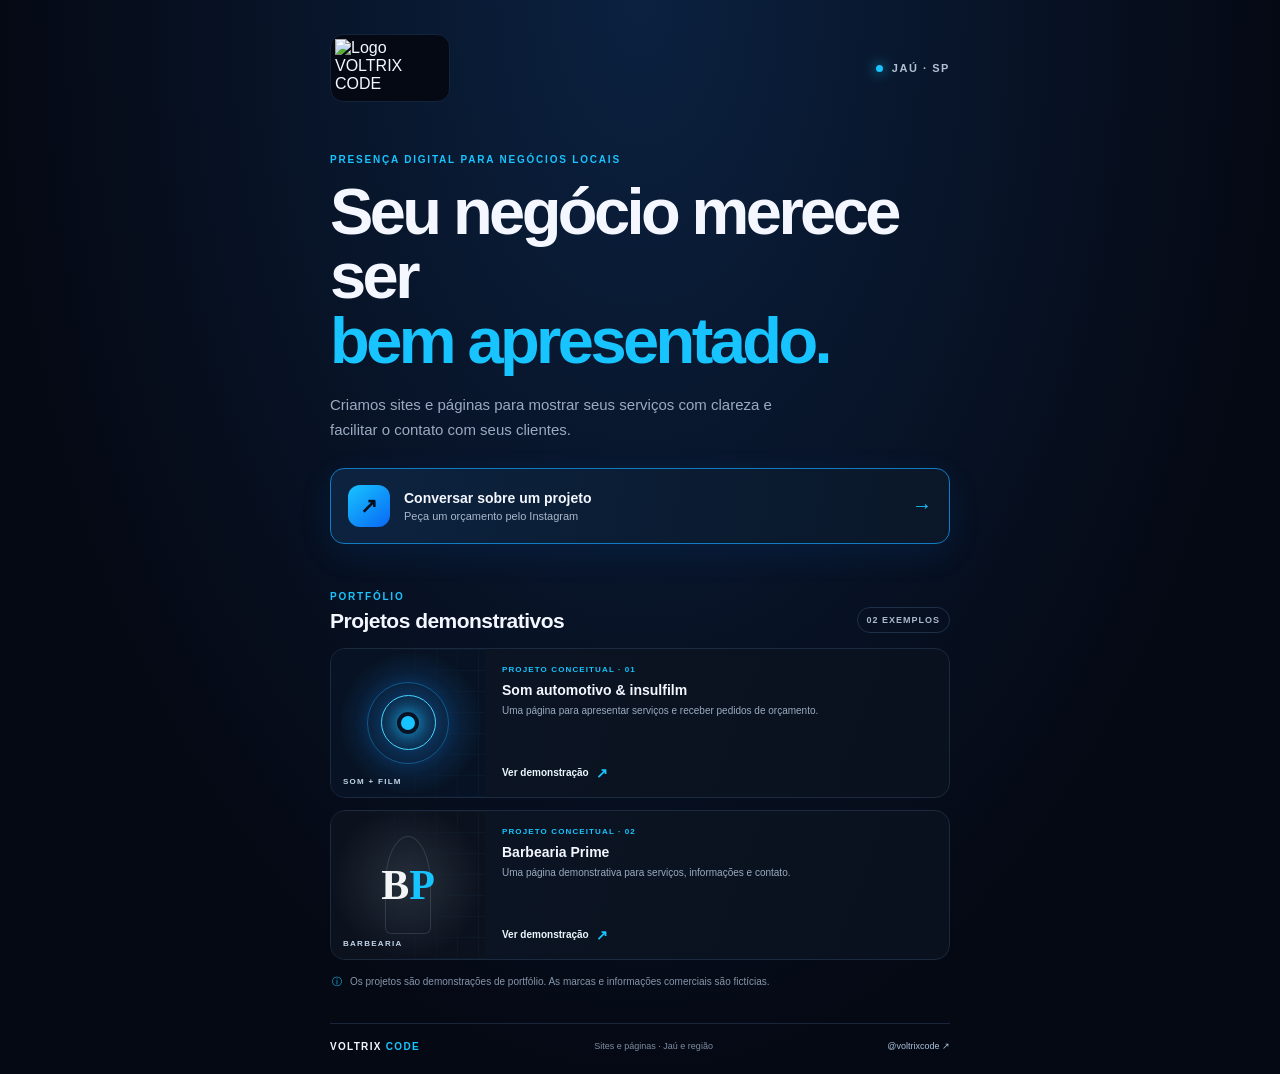
==== bio/index.html @ 2064894f "Add mobile-first Instagram bio page Publish a central page with Instagram Direct contact and links t" ====
<!doctype html>
<html lang="pt-BR">
<head>
  <meta charset="utf-8">
  <meta name="viewport" content="width=device-width, initial-scale=1">
  <meta name="theme-color" content="#050914">
  <meta name="description" content="A VOLTRIX CODE cria sites e páginas para negócios locais. Veja projetos demonstrativos ou converse sobre o seu.">
  <meta property="og:title" content="VOLTRIX CODE | Presença digital para negócios locais">
  <meta property="og:description" content="Sites e páginas para apresentar seu negócio e facilitar o contato com seus clientes.">
  <meta property="og:type" content="website">
  <title>VOLTRIX CODE | Sites para negócios locais</title>
  <link rel="icon" href="https://avatars.githubusercontent.com/u/354508438?v=4">
  <style>
:root{color-scheme:dark;--bg:#050914;--surface:#0b1220;--surface-2:#0e1a2c;--text:#f4f7ff;--muted:#9baac0;--blue:#087aff;--cyan:#18c4ff;--line:#1b2a3e}
*{box-sizing:border-box}
html{min-height:100%;background:var(--bg)}
body{margin:0;min-height:100vh;background:radial-gradient(ellipse at 50% 0%,#0b2140 0,transparent 40rem),var(--bg);color:var(--text);font-family:Inter,"Segoe UI",Arial,sans-serif;-webkit-font-smoothing:antialiased}
a{color:inherit;text-decoration:none}
.page-shell{width:min(calc(100% - 40px),620px);margin:0 auto;padding:34px 0 22px}
.brand-row{display:flex;align-items:center;justify-content:space-between;margin-bottom:47px}
.brand{display:inline-flex;width:120px;height:68px;overflow:hidden;border:1px solid #12233c;border-radius:13px;background:#050914}
.brand img{width:100%;height:100%;padding:4px;object-fit:contain}
.location{display:flex;align-items:center;gap:9px;color:#b2c0d2;font-size:11px;font-weight:700;letter-spacing:.14em}
.status-dot{width:7px;height:7px;border-radius:50%;background:var(--cyan);box-shadow:0 0 13px #18c4ff}
.intro{padding:3px 0 42px}
.eyebrow{margin:0 0 13px;color:var(--cyan);font-size:10px;font-weight:800;letter-spacing:.18em;line-height:1.5}
h1{max-width:570px;margin:0;font-size:clamp(39px,9vw,65px);font-weight:750;letter-spacing:-.055em;line-height:.99}
h1 span{display:block;color:var(--cyan)}
.intro-copy{max-width:470px;margin:20px 0 25px;color:var(--muted);font-size:15px;line-height:1.65}
.primary-link{display:flex;align-items:center;gap:14px;min-height:76px;padding:14px 17px;border:1px solid #117cc2;border-radius:14px;background:linear-gradient(100deg,#0c2340,#0a1728);box-shadow:0 10px 34px #0079ff19;transition:transform .18s,border-color .18s}
.primary-link:hover,.project-card:hover{transform:translateY(-2px);border-color:#24bfff}
.link-icon{display:grid;flex:0 0 42px;height:42px;place-items:center;border-radius:12px;background:linear-gradient(140deg,#18c4ff,#0868f5);color:#03101f;font-size:21px;font-weight:800}
.primary-link strong,.primary-link small{display:block}
.primary-link strong{font-size:14px}
.primary-link small{margin-top:4px;color:#a9b8cb;font-size:11px}
.arrow{margin-left:auto;color:var(--cyan);font-size:20px}
.work{padding-top:3px}
.section-heading{display:flex;align-items:end;justify-content:space-between;margin-bottom:15px}
.section-heading .eyebrow{margin-bottom:5px}
h2{margin:0;font-size:21px;letter-spacing:-.025em}
.count{padding:7px 9px;border:1px solid #1e3048;border-radius:99px;color:#a9b8cb;font-size:9px;font-weight:700;letter-spacing:.11em}
.project-card{display:grid;grid-template-columns:154px 1fr;min-height:148px;margin-top:12px;overflow:hidden;border:1px solid var(--line);border-radius:15px;background:linear-gradient(110deg,#0c1524,#09111e);transition:transform .18s,border-color .18s}
.project-card:focus-visible,.primary-link:focus-visible{outline:3px solid var(--cyan);outline-offset:3px}
.project-art{position:relative;display:grid;min-height:148px;place-items:center;overflow:hidden;background:radial-gradient(circle at 52% 50%,#103b66,#071324 66%)}
.sound-art:before,.barber-art:before{position:absolute;inset:0;background-image:linear-gradient(#16345133 1px,transparent 1px),linear-gradient(90deg,#16345133 1px,transparent 1px);background-size:21px 21px;content:"";mask-image:linear-gradient(90deg,transparent,#000)}
.sound-ring{position:absolute;border:1px solid #1aaefa66;border-radius:50%;box-shadow:0 0 16px #007aff26}
.ring-one{width:82px;height:82px}.ring-two{width:55px;height:55px;border-color:#46d6ff}
.sound-core{width:22px;height:22px;border:4px solid #071324;border-radius:50%;background:var(--cyan);box-shadow:0 0 18px #18c4ff}
.art-tag{position:absolute;bottom:11px;left:12px;color:#c2d5e9;font-size:8px;font-weight:800;letter-spacing:.16em}
.barber-art{background:radial-gradient(circle at 50% 48%,#242e3a,#0c121d 70%)}
.barber-lines{position:absolute;inset:25px 54px;border:1px solid #9baac033;border-radius:50% 50% 6px 6px}
.barber-mark{position:relative;color:#f3f4f6;font-family:Georgia,serif;font-size:42px;font-weight:700}
.barber-mark span{color:var(--cyan)}
.project-copy{display:flex;flex-direction:column;align-items:flex-start;padding:16px 17px}
.project-copy small{color:var(--cyan);font-size:8px;font-weight:800;letter-spacing:.14em}
.project-copy strong{margin-top:8px;font-size:14px;line-height:1.25}
.project-copy>span:not(.project-action){margin-top:5px;color:var(--muted);font-size:10px;line-height:1.45}
.project-action{display:flex;align-items:center;gap:7px;margin-top:auto;padding-top:9px;color:#eaf7ff;font-size:10px;font-weight:700}
.project-action b{color:var(--cyan);font-size:14px}
.demo-note{display:flex;gap:8px;margin:14px 2px 0;color:#8595aa;font-size:10px;line-height:1.5}
.demo-note span{color:var(--cyan)}
.footer{display:flex;align-items:center;justify-content:space-between;gap:12px;margin-top:34px;padding-top:17px;border-top:1px solid #18253a;color:#7e8da2;font-size:9px}
.footer>span:first-child{color:#f3f7ff;font-size:10px;font-weight:800;letter-spacing:.13em}
.footer>span:first-child b{color:var(--cyan)}
.footer a{color:#aac0d7}
@media(max-width:480px){
  .page-shell{width:min(calc(100% - 32px),620px);padding-top:20px}
  .brand-row{margin-bottom:32px}
  .brand{width:108px;height:62px}
  .intro{padding-bottom:34px}
  h1{font-size:clamp(39px,11vw,54px);line-height:1.02}
  .intro-copy{font-size:15px;line-height:1.65}
  .primary-link{min-height:78px;padding:14px}
  .primary-link strong{font-size:14px}
  .primary-link small{font-size:12px}
  .section-heading{align-items:center}
  h2{font-size:20px}
  .project-card{grid-template-columns:1fr;min-height:0}
  .project-art{min-height:112px}
  .project-copy{min-height:151px;padding:15px 16px}
  .project-copy small{font-size:9px}
  .project-copy strong{margin-top:7px;font-size:16px}
  .project-copy>span:not(.project-action){font-size:12px;line-height:1.5}
  .project-action{padding-top:12px;font-size:12px}
  .demo-note{font-size:11px;line-height:1.55}
  .footer{flex-wrap:wrap;row-gap:10px;margin-top:28px}
  .footer>span:nth-child(2){order:3;width:100%;font-size:10px}
}
@media(max-width:360px){
  .page-shell{width:calc(100% - 28px)}
  h1{font-size:38px}
  .location{font-size:10px}
  .count{font-size:8px}
}
@media(prefers-reduced-motion:reduce){*,*::before,*::after{scroll-behavior:auto!important;transition:none!important}}
  </style>
</head>
<body>
  <main class="page-shell">
    <header class="brand-row">
      <a class="brand" href="#inicio" aria-label="VOLTRIX CODE, início">
        <img src="https://avatars.githubusercontent.com/u/354508438?v=4" alt="Logo VOLTRIX CODE">
      </a>
      <span class="location"><span class="status-dot"></span> JAÚ · SP</span>
    </header>

    <section class="intro" id="inicio" aria-labelledby="main-title">
      <p class="eyebrow">PRESENÇA DIGITAL PARA NEGÓCIOS LOCAIS</p>
      <h1 id="main-title">Seu negócio merece ser <span>bem apresentado.</span></h1>
      <p class="intro-copy">Criamos sites e páginas para mostrar seus serviços com clareza e facilitar o contato com seus clientes.</p>
      <a class="primary-link" href="https://ig.me/m/voltrixcode">
        <span class="link-icon" aria-hidden="true">↗</span>
        <span><strong>Conversar sobre um projeto</strong><small>Peça um orçamento pelo Instagram</small></span>
        <span class="arrow" aria-hidden="true">→</span>
      </a>
    </section>

    <section class="work" aria-labelledby="work-title">
      <div class="section-heading">
        <div>
          <p class="eyebrow">PORTFÓLIO</p>
          <h2 id="work-title">Projetos demonstrativos</h2>
        </div>
        <span class="count">02 EXEMPLOS</span>
      </div>

      <a class="project-card sound-card" href="../som-automotivo/">
        <span class="project-art sound-art" aria-hidden="true"><span class="sound-ring ring-one"></span><span class="sound-ring ring-two"></span><span class="sound-core"></span><span class="art-tag">SOM + FILM</span></span>
        <span class="project-copy"><small>PROJETO CONCEITUAL · 01</small><strong>Som automotivo & insulfilm</strong><span>Uma página para apresentar serviços e receber pedidos de orçamento.</span><span class="project-action">Ver demonstração <b>↗</b></span></span>
      </a>

      <a class="project-card barber-card" href="../">
        <span class="project-art barber-art" aria-hidden="true"><span class="barber-lines"></span><span class="barber-mark">B<span>P</span></span><span class="art-tag">BARBEARIA</span></span>
        <span class="project-copy"><small>PROJETO CONCEITUAL · 02</small><strong>Barbearia Prime</strong><span>Uma página demonstrativa para serviços, informações e contato.</span><span class="project-action">Ver demonstração <b>↗</b></span></span>
      </a>

      <p class="demo-note"><span aria-hidden="true">ⓘ</span> Os projetos são demonstrações de portfólio. As marcas e informações comerciais são fictícias.</p>
    </section>

    <footer class="footer">
      <span>VOLTRIX <b>CODE</b></span>
      <span>Sites e páginas · Jaú e região</span>
      <a href="https://www.instagram.com/voltrixcode/" target="_blank" rel="noopener noreferrer">@voltrixcode ↗</a>
    </footer>
  </main>
</body>
</html>
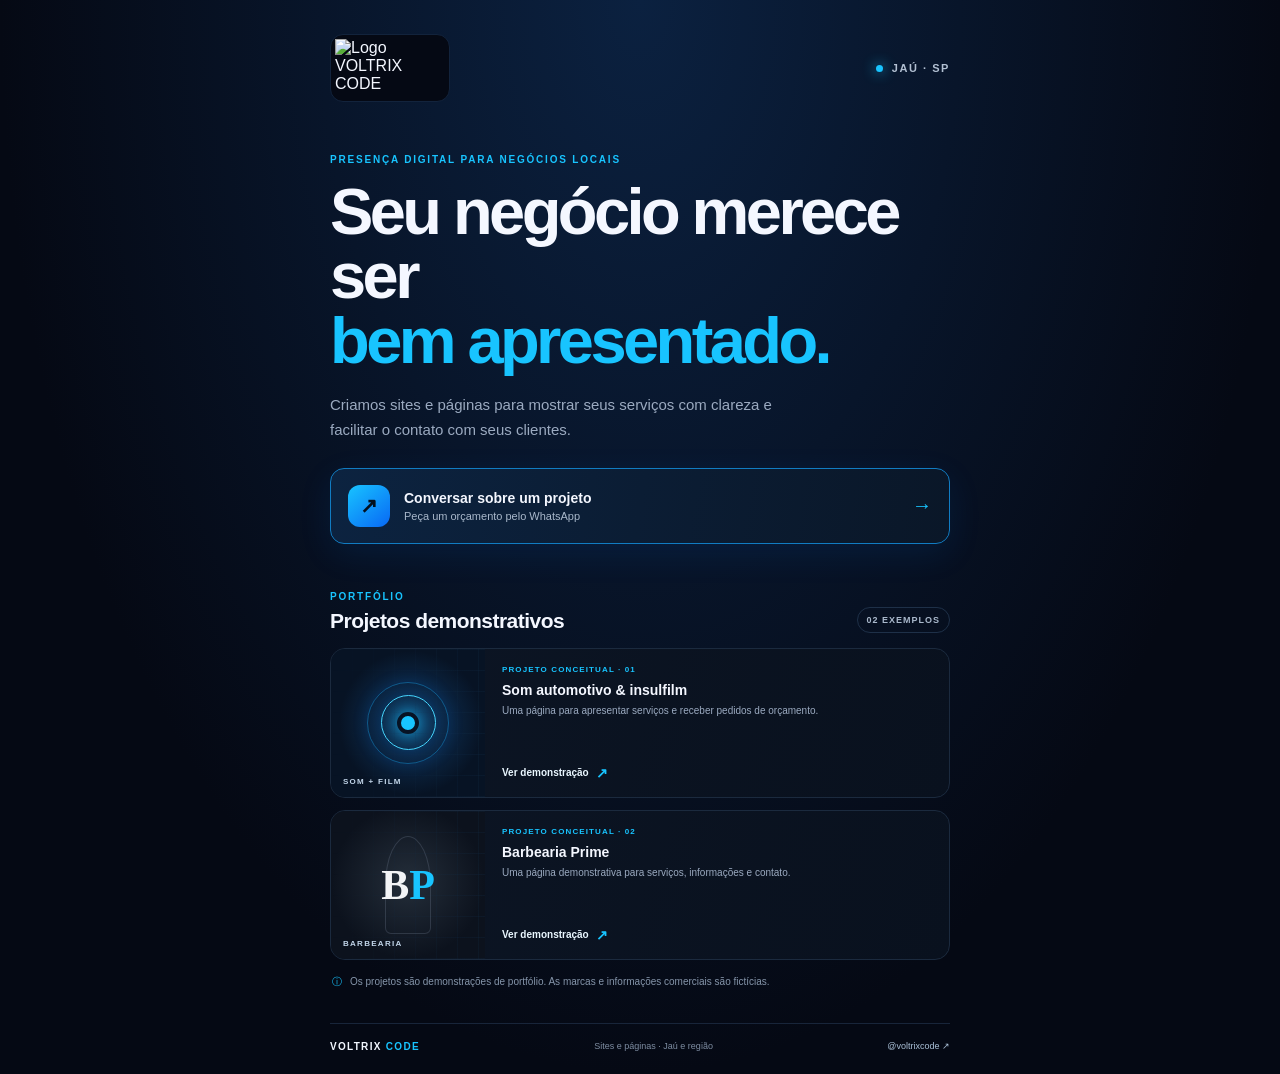
==== commit fd8ddae1: "Update index.html" ====
--- a/bio/index.html
+++ b/bio/index.html
@@ -108,11 +108,20 @@
       <p class="eyebrow">PRESENÇA DIGITAL PARA NEGÓCIOS LOCAIS</p>
       <h1 id="main-title">Seu negócio merece ser <span>bem apresentado.</span></h1>
       <p class="intro-copy">Criamos sites e páginas para mostrar seus serviços com clareza e facilitar o contato com seus clientes.</p>
-      <a class="primary-link" href="https://ig.me/m/voltrixcode">
-        <span class="link-icon" aria-hidden="true">↗</span>
-        <span><strong>Conversar sobre um projeto</strong><small>Peça um orçamento pelo Instagram</small></span>
-        <span class="arrow" aria-hidden="true">→</span>
-      </a>
+      <a class="primary-link"
+   href="https://wa.me/5514996520703?text=Ol%C3%A1!%20Gostaria%20de%20solicitar%20um%20or%C3%A7amento%20para%20um%20projeto."
+   target="_blank"
+   rel="noopener noreferrer">
+
+  <span class="link-icon" aria-hidden="true">↗</span>
+
+  <span>
+    <strong>Conversar sobre um projeto</strong>
+    <small>Peça um orçamento pelo WhatsApp</small>
+  </span>
+
+  <span class="arrow" aria-hidden="true">→</span>
+</a>
     </section>
 
     <section class="work" aria-labelledby="work-title">
